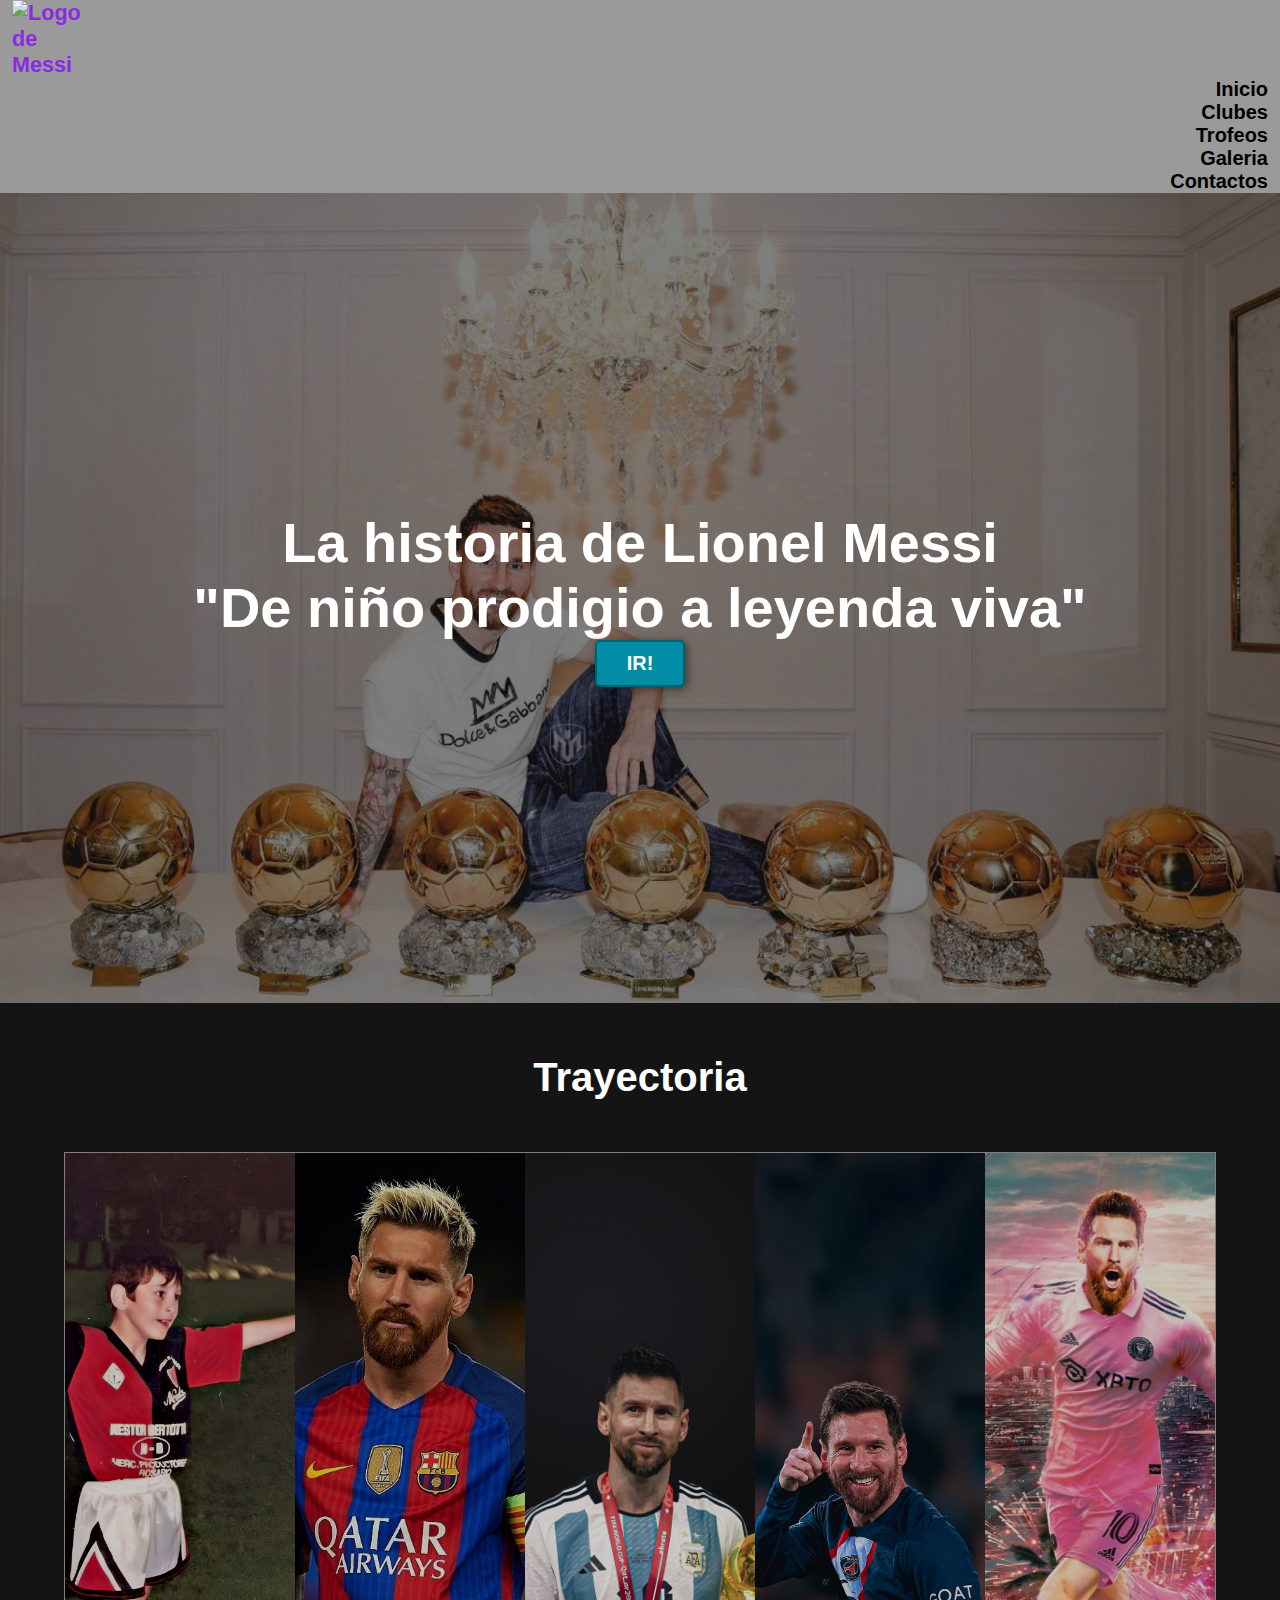
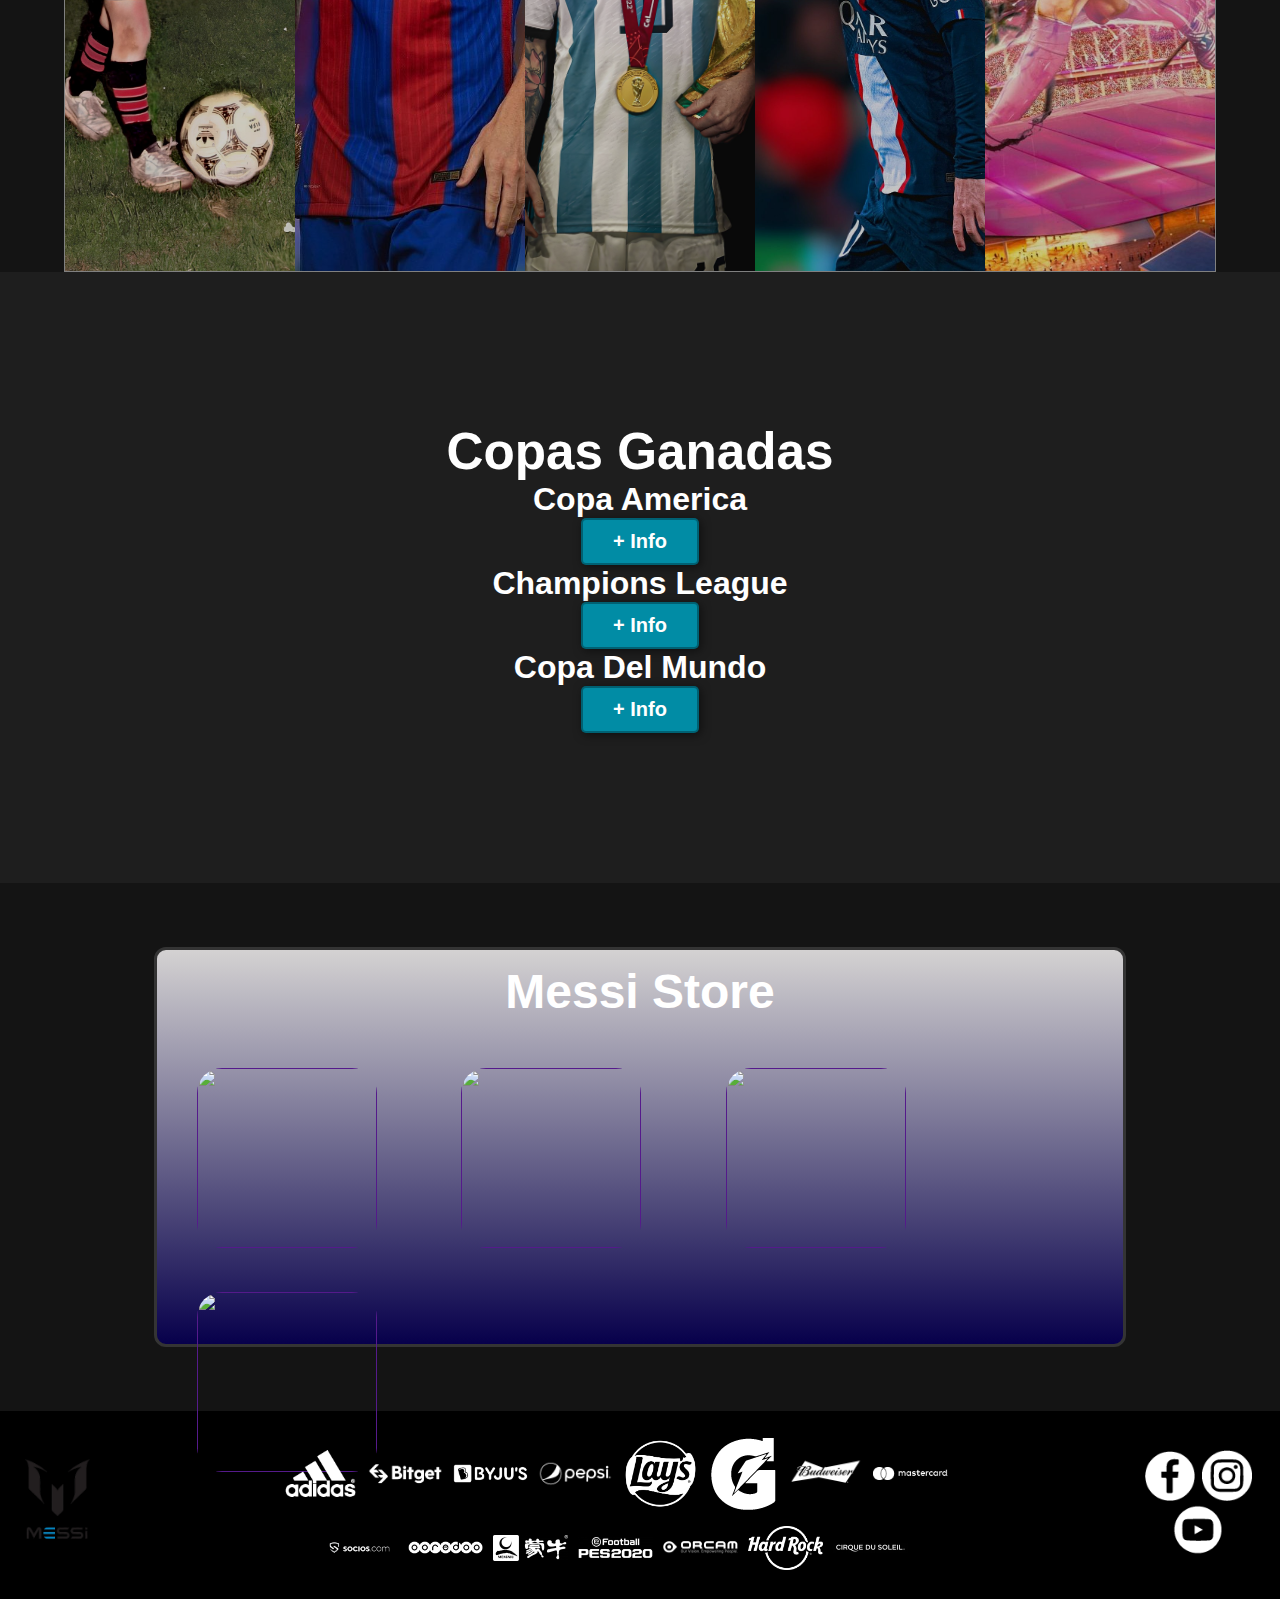
==== index.html @ 079d505f "feature/preEntregaDos modifico para prueba" ====
<!DOCTYPE html>
<html lang="es">
<head>
    <meta charset="UTF-8">
    <meta http-equiv="X-UA-Compatible" content="IE=edge">
    <meta name="viewport" content="width=device-width, initial-scale=1.0">
    <title>Messi | Inicio</title>
    <link href="https://cdn.jsdelivr.net/npm/bootstrap@5.0.2/dist/css/bootstrap.min.css" rel="stylesheet" integrity="sha384-EVSTQN3/azprG1Anm3QDgpJLIm9Nao0Yz1ztcQTwFspd3yD65VohhpuuCOmLASjC" crossorigin="anonymous">
    <script src="https://kit.fontawesome.com/c58ab7558c.js" crossorigin="anonymous"></script>
    <link rel="shortcut icon" href="./favicon.ico" type="image/x-icon">
    <link rel="stylesheet" href="./css/estilos.css">
</head>
<body>
    <header>
        <!-- PONER LOGO DE MESSI-->
        <a href=""> <img src="./assets/logo.png" alt="Logo de Messi" class="logo"></a>
        <div class="container">
        <nav>
            <ul>
                <li><a href="#" class="nav-menu">Inicio</a></li>
                <li><a href="./pages/Clubes.html"  class="nav-menu">Clubes</a></li>
                <li><a href="./pages/Trofeos.html" class="nav-menu">Trofeos</a></li>
                <li><a href="./pages/Galeria.html" class="nav-menu">Galeria</a></li>
                <li><a href="./pages/Contacto.html" class="nav-menu">Contactos</a></li>
            </ul>
        </nav>
    </div>
    </header>

 <main>
<!--BBBBBBBBBBB-->    <!--BBBBBBBBBBB-->   <!--BBBBBBBBBBB-->
<section id="hero">
    <h1> La historia de Lionel Messi  <br> "De niño prodigio a leyenda viva" </h1>
    <button> IR! </button>
</section>
</main>

          <h2 class="titulo-trayectoria"> Trayectoria</h2>
<section class="trayectoria">
        <img src="./assets/Messi-trayectoria/Messi-newells.jpg" alt="Messi-Newells">    
        <img src="./assets/Messi-trayectoria/Messi-barca.jpg" alt="Messi-Barcelona">
        <img src="./assets/Messi-trayectoria/Messi-argentina.jpg" alt="Messi-Argentina">
        <img src="./assets/Messi-trayectoria/Messi-psg.jpg" alt="Messi-Psg">
        <img src="./assets/Messi-trayectoria/Messi-miami.jpg" alt="Messi-Miami">
</section>

<section id="copas">
    <div class="container">
        <h2>Copas Ganadas</h2>
        <div class="copas2">
            <div class="carta1">
                <h3>Copa America</h3>
                <p>Lorem ipsum dolor sit amet consectetur adipisicing elit. Nesciunt vero corporis incidunt saepe qui commodi quasi neque veniam quam, aspernatur est beatae maxime animi sed reiciendis mollitia ducimus veritatis repellendus?</p>
                <button>+ Info</button>
            </div>
            <div class="carta2">
                <h3>Champions League</h3>
                <p>Lorem ipsum dolor sit amet consectetur adipisicing elit. Nesciunt vero corporis incidunt saepe qui commodi quasi neque veniam quam, aspernatur est beatae maxime animi sed reiciendis mollitia ducimus veritatis repellendus?</p>
                <button>+ Info</button>
            </div>
            <div class="carta3">
                <h3>Copa Del Mundo</h3>
                <p>Lorem ipsum dolor sit amet consectetur adipisicing elit. Nesciunt vero corporis incidunt saepe qui commodi quasi neque veniam quam, aspernatur est beatae maxime animi sed reiciendis mollitia ducimus veritatis repellendus?</p>
                <button>+ Info</button>
            </div>  
        </div>
    </div>
</section>

<section id="tienda">
<div class="container">
    <h3> Messi Store </h3>
<a href="" target="_blank"><img class="tienda-foto" src="" alt=""></a>
<a href="" target="_blank"><img class="tienda-foto" src="" alt=""></a>
<a href="" target="_blank"><img class="tienda-foto" src="" alt=""></a>
<a href="" target="_blank"><img class="tienda-foto" src="" alt=""></a>
</div>
</section>

    <footer>
        <div class="footer-contenido">
          <div class="footer-izquierda">
            <a href="http://127.0.0.1:5500/index.html">
              <img src="./assets/Logo.png" alt="Logo" class="logo">
            </a>
          </div>
          <div class="footer-centro">
            <div class="sponsors-arriba">
              <a href="https://www.adidas.es/" target="_blank">
                <img src="./assets/Footer/adidas.png" alt="Sponsor 1">
              </a>
              <a href="https://www.bitget.com/es/" target="_blank">
                <img src="./assets/Footer/Bitget.png" alt="Sponsor 2">
              </a>
              <a href="https://byjus.com/global/" target="_blank">
                <img src="./assets/Footer/BYJUS.png" alt="Sponsor 3">
              </a>
              <a href="https://www.pepsi.es/" target="_blank">
                <img src="./assets/Footer/pepsi.png" alt="Sponsor 4">
              </a>
              <a href="https://www.lays.com/" target="_blank">
                <img src="./assets/Footer/lays.png" alt="Sponsor 5">
              </a>
              <a href="https://www.gatorade.com/" target="_blank">
                <img src="./assets/Footer/gatorade.png" alt="Sponsor 6">
              </a>
              <a href="https://www.budweiser.com/en" target="_blank">
                <img src="./assets/Footer/Budweiser.png" alt="Sponsor 7">
              </a>
              <a href="https://www.priceless.com/" target="_blank">
                <img src="./assets/Footer/mastercard.png" alt="Sponsor 8">
              </a>
            </div>
            <div class="sponsors-abajo">
              <a href="https://www.socios.com/" target="_blank">
                <img src="./assets/Footer/SOCIOS.png" alt="Sponsor 9">
              </a>
              <a href="https://www.ooredoo.qa/web/en/" target="_blank">
                <img src="./assets/Footer/ooooredo.png" alt="Sponsor 10">
              </a>
              <a href="http://www.mengniuir.com/sc/index.aspx" target="_blank">
                <img src="./assets/Footer/Mn.png" alt="Sponsor 11">
              </a>
              <a href="https://www.konami.com/en/" target="_blank">
                <img src="./assets/Footer/PES2020.png" alt="Sponsor 12">
              </a>
              <a href="https://www.orcam.com/en-us/" target="_blank">
                <img src="./assets/Footer/orcam.png" alt="Sponsor 13">
              </a>
              <a href="https://www.hardrock.com/" target="_blank">
                <img src="./assets/Footer/hard-rock.png" alt="Sponsor 14">
              </a>
              <a href="https://www.messicirque.com/es/" target="_blank">
                <img src="./assets/Footer/circo-do-soleil.png" alt="Sponsor 15">
              </a>
            </div>
          </div>
          <div class="footer-derecha">
            <a href="https://www.facebook.com/leomessi/" target="_blank"><img src="./assets/Footer/redes.png" alt="Facebook"></a>
            <a href="https://www.instagram.com/leomessi/" target="_blank"><img src="./assets/Footer/redes2.png" alt="Instagram"></a>
            <a href="https://www.youtube.com/user/LeoMessi" target="_blank"><img src="./assets/Footer/redes3.png" alt="Youtube"></a>
          </div>
        </div>
         <div class="wsp">
            <a href="" target="_blank">
              <i class="fa-brands fa-whatsapp"></i>
            </a>
         </div>
      </footer>




      <script src="https://cdn.jsdelivr.net/npm/bootstrap@5.0.2/dist/js/bootstrap.bundle.min.js" integrity="sha384-MrcW6ZMFYlzcLA8Nl+NtUVF0sA7MsXsP1UyJoMp4YLEuNSfAP+JcXn/tWtIaxVXM" crossorigin="anonymous"></script>
</body>
</html>
---- css/estilos.css ----
@import url('https://fonts.googleapis.com/css2?family=Anuphan:wght@100;200;300;400;600;700&family=Poppins:wght@300;400;500;700&display=swap');
*{
   padding: 0;
   margin: 0;
   box-sizing: border-box;
}

body {
    font-family: "Roboto", sans-serif;
    margin: 0;
    background: #141414;
    color: #fff;
  }

  footer {
    background-color: #000000;
    padding: 20px;
    display: flex;
    justify-content: space-between;
  }
  
  .footer-contenido {
    display: flex;
    align-items: center;
  }
  
  .footer-izquierda, .footer-derecha, .footer-centro {
    display: flex;
    flex-wrap: wrap;
    justify-content: space-evenly;
  align-items: center;
  }
  
  .logo {
    max-width: 100px;
  }
  
  .sponsors-arriba, .sponsors-abajo {
    display: flex;
    align-items: center;
  }
  
  .sponsors-arriba img,
  .sponsors-abajo img {
    max-width: 130px;
    margin: 0 10px;
  }
  
  @media (max-width: 1400px) {
  
    .footer-izquierda, .footer-derecha, .footer-centro {
      display: flex;
      flex-wrap: wrap;
      justify-content: space-evenly;
    align-items: center;
    }

    .logo {
      max-width: 75px;
    }
  
    .sponsors-arriba img,
  .sponsors-abajo img {
    max-width: 75px;  
    margin: 5px;
    }
    
    .footer-derecha img{
      max-width: 50px;  
      }
  }
  @media (max-width: 950px) {
    .footer-izquierda, .footer-derecha, .footer-centro {
      display: flex;
      flex-wrap: wrap;
      justify-content: space-evenly;
    align-items: center;
    }
  
    .logo {
      max-width: 70px;
    }

    .sponsors-arriba img,
  .sponsors-abajo img {
    max-width: 50px;  
    margin: 2px;
    }
    
    .footer-derecha img{
      max-width: 35px;  
      }
  }

  .wsp{
    position: fixed;
    right: 30px;
    bottom: 35px;
     }
  
   .fa-whatsapp{
  color: rgb(43, 220, 43);
  font-size: 4rem;
   }

  h1 {
    font-size: 56px;
  }
  
  h2 {
    font-size: 43px;
  }
  
  h3 {
    font-size: 32px;
  }
  
  h4 {
    font-size: 24px;
  }
  
  p {
    font-size: 16px;
  }
  
  ul {
    list-style: none;
  }
  
  li {
    font-size: 20px;
  }

  button {
  font-size: 1.25em;
  font-weight: bold;
  padding: 10px 30px;
  border-radius: 5px;
  border: 2px solid rgba(0, 0, 0, 0.3);
  box-shadow: 2px 2px 10px rgba(0, 0, 0, 0.5);
  color: white;
  background-color: rgb(1, 140, 165);
}
button button:hover {
  background-color: rgb(255, 17, 17);
}

.container {
    max-width: 1400px;
    margin: auto;
  }
  
  .color-acento {
    color: blueviolet;
  }
  
  header {
    background-color: rgba(255, 254, 254, 0.575);
    /*position: sticky;*/
    top: 0px;
    z-index: 10;
  }

  header .logo {
    margin: 0;
    font-weight: bold;
    color: blueviolet;
    font-size: 1.35em;
  }
  header img {
    height: 80px;
    width: 80px;
    /*margin-right: 12px;
    border-radius: 15px;*/
  }
  header .container { 
    display: inline;
  }
  header nav{
    display: inline;
    text-align: right;
    padding-bottom: 20px;
  }

  header a {
    padding: 5px 12px;
    text-decoration: none;
    font-weight: bold;
    color: black;
  }
  header a:hover {
    color: blueviolet;
  }
  
  #hero {
    display: flex;
    align-items: center;
    justify-content: center;
    text-align: center;
    flex-direction: column;
    height: 90vh;
    background-image: linear-gradient(0deg, rgba(0, 0, 0, 0.5), rgba(0, 0, 0, 0.5)), url(../assets/Fotos-inicio/Fondo1.jpg);
    background-repeat: no-repeat;
    background-size: cover;
    background-position: center center;
  }
  #hero h1 {
    color: white;
  }
  
  .trayectoria{
    width: 90%;
    margin: 0 auto;
    height: 80vh;
    background-color: #000;
    display: flex;
    justify-content: center;
    align-items: center;
    border: 0.5px solid gray;
    }

  .titulo-trayectoria{
    display: block;
    font-size: 2.5em;
    margin-block-start: 0.67em;
    margin-block-end: 0.67em;
    margin-inline-start: 0px;
    margin-inline-end: 0px;
    text-align: center;
    padding: 25px;
  }

.trayectoria img{
    width: 0px;
    height: 100%;
    flex-grow: 1;
    object-fit: cover;
    opacity: 0.8;
    transition: .5s ease;
  }

  .trayectoria img:hover{
    width: 20%;
    opacity: 1;
    filter: contrast(120%);
  }

  @media screen and (max-width: 768px){
    .trayectoria{
      flex-wrap: wrap;
    }
    .trayectoria img{
      height: 80%;
    }
    .trayectoria img:hover{
      width: 70%;
    }
  }

  #copas {
    background-color: rgb(30, 30, 30);
    color: white;
    text-align: center;
  }
  #copas .container {
    padding: 150px 12px;
  }
  #copas h2 {
    margin-top: 0;
    font-size: 3.2em;
  }
  #copas p {
    display: none;
  }
  #copas .carta {
display: inline;
    background-position: center center;
    background-size: cover;
    padding: 50px;
    margin: 12px;
    border-radius: 15px;
  }
  #copas .carta .carta:first-child {
    background-image: linear-gradient(0deg, rgba(0, 0, 0, 0.5), rgba(0, 0, 0, 0.5)), url(../IMAGENES/Beatles.jpg);
  }
  #copas .carta .carta:nth-child(2) {
    background-image: linear-gradient(0deg, rgba(0, 0, 0, 0.5), rgba(0, 0, 0, 0.5)), url(../IMAGENES/Beatles.jpg);
  }
  #copas .carta .carta:nth-child(3) {
    background-image: linear-gradient(0deg, rgba(0, 0, 0, 0.5), rgba(0, 0, 0, 0.5)), url(../IMAGENES/Beatles.jpg);
  }
  
  #tienda {
    margin: 5%;
    margin-left: 12%;
    margin-right: 12%;
  }
  #tienda .container {
    height: 25em;
    border-radius: 12px;
    border: #343434 solid;
    background-image: linear-gradient(0deg, rgb(7, 0, 75), rgb(212, 210, 210));
  }
  #tienda h3 {
    font-size: 3em;
    text-align: center;
    color: rgb(255, 255, 255);
    margin-top: 5px;
    margin-block: 14px;
  }
  #tienda img {
    align-items: center;
    width: 20vh;
    height: 20vh;
    margin: 1%;
    margin-top: 35px;
    margin-inline: 2.5em;
    border-radius: 25px;
  }


  /* Pagina Galeria */
  /* Pagina Galeria */
  .titulo-galeria{
    text-align: center;
    justify-content: center;
    margin: 30px 46%;
  }

.galeria{
  display: flex;
  flex-wrap: wrap;
  justify-content: center;
align-items: center;
margin-left: 20vh;
}

.galeria h2{
  text-align: center;
  justify-content: center;
  margin: 10px;
  margin-bottom: 20px;
}
  
.foto-video1 a{
  background-color: white;
  width: 400px;
  height: 500px;
  text-align: center;
  border: 1px solid rgb(20, 20, 20);
  border-radius: 5px;
  display: flex;
  justify-content: center;
  align-items: center;
  margin: 0px 20px;
  margin-bottom: 60px;
}

.foto-video1 img{
  border-radius: 5px;
  width: 90%;
  height: 90%;
  object-fit: cover;
}

.foto-video2 a{
  background-color: white;
  width: 400px;
  height: 500px;
  text-align: center;
  border: 1px solid rgb(20, 20, 20);
  border-radius: 5px;
  display: flex;
  justify-content: center;
  align-items: center;
  margin: 0px 200px;
  margin-bottom: 60px;
}

.foto-video2 img{
  border-radius: 5px;
  width: 90%;
  height: 90%;
  object-fit: cover;
}

 /* SubPagina Fotos */
 /* SubPagina Fotos */
 /* SubPagina Fotos */
 .titulo-fotos{
  text-align: center;
  margin-top: 25px;
  margin-bottom: 30px;
  font-size: 5rem;
}

.galeria3{
  display: flex;
  flex-wrap: wrap;
  justify-content: space-evenly;
align-items: center;
}

.foto{
background-color: white;
width: 400px;
height: 500px;
border: 1px solid rgb(20, 20, 20);
border-radius: 5px;
display: flex;
justify-content: center;
align-items: center;
margin-top: 20px;
margin-bottom: 20px;
}

.foto img{
border-radius: 5px;
width: 90%;
height: 90%;
object-fit: cover;
}


 /* SubPagina Videos */
 /* SubPagina Videos */
 /* SubPagina Videos */
.titulo-videos{
  text-align: center;
  margin-top: 25px;
  margin-bottom: 30px;
  font-size: 5rem;
}

.galeria2{
  display: flex;
  flex-wrap: wrap;
  justify-content: space-evenly;
align-items: center;
margin-top: 20px;
}

.videos{
background-color: rgba(0, 0, 0, 0.788);
width: 550px;
height: 325px;
border: 1px solid rgb(20, 20, 20);
border-radius: 5px;
display: flex;
justify-content: center;
align-items: center;
margin-top: 20px;
margin-bottom: 20px;
}

.videos iframe{
border-radius: 5px;
width: 90%;
height: 90%;
object-fit: cover;
}

  /* Pagina Clubes */
  /* Pagina Clubes */
 .clubes h1{
  display: flex;
    align-items: center;
    justify-content: center;
    text-align: center;
 }
 .argentina img{
    width: 7%;
 }
 .newells img{
    width: 4%;
 }
 .barcelona img{
    width: 8%;
 }
 .psg img{
    width: 8%;
 }
 .inter-miami img{
    width: 5%;
 }
.argentina{
  display: inline-flex;
  align-items: center;
  flex-direction: column;
  text-align: center;
}
.newells{
  display: inline-flex;
  align-items: center;
  flex-direction: column;
  text-align: center;
  margin-left: 5%;
}
.barcelona{
  display: inline-flex;
  align-items: center;
  flex-direction: column;
  text-align: center;
  margin-left: 5%;
}
.psg{
  display: inline-flex;
  align-items: center;
  flex-direction: column;
  text-align: center;
}
.inter-miami{
  display: inline-flex;
  align-items: center;
  flex-direction: column;
  text-align: center;
  margin-left: 5%;
}

/* Pagina Trofeos */
.copa-del-mundo{
  display: flex;
  align-items: center;
}
.champions{
  display: flex;
  align-items: center;
}
.liga-española{
  display: flex;
  align-items: center;
}
.balon-de-oro{
  display: flex;
  align-items: center;
}
.trofeos h1{
  display: flex;
    align-items: center;
    justify-content: center;
    text-align: center;
 }
 .copa-del-mundo img{
width: 7%;
 }
 .champions img{
  width: 8%;
 }
 .liga-española img{
  width: 7%;
  
 }
 .balon-de-oro img{
  width: 9%;
 }
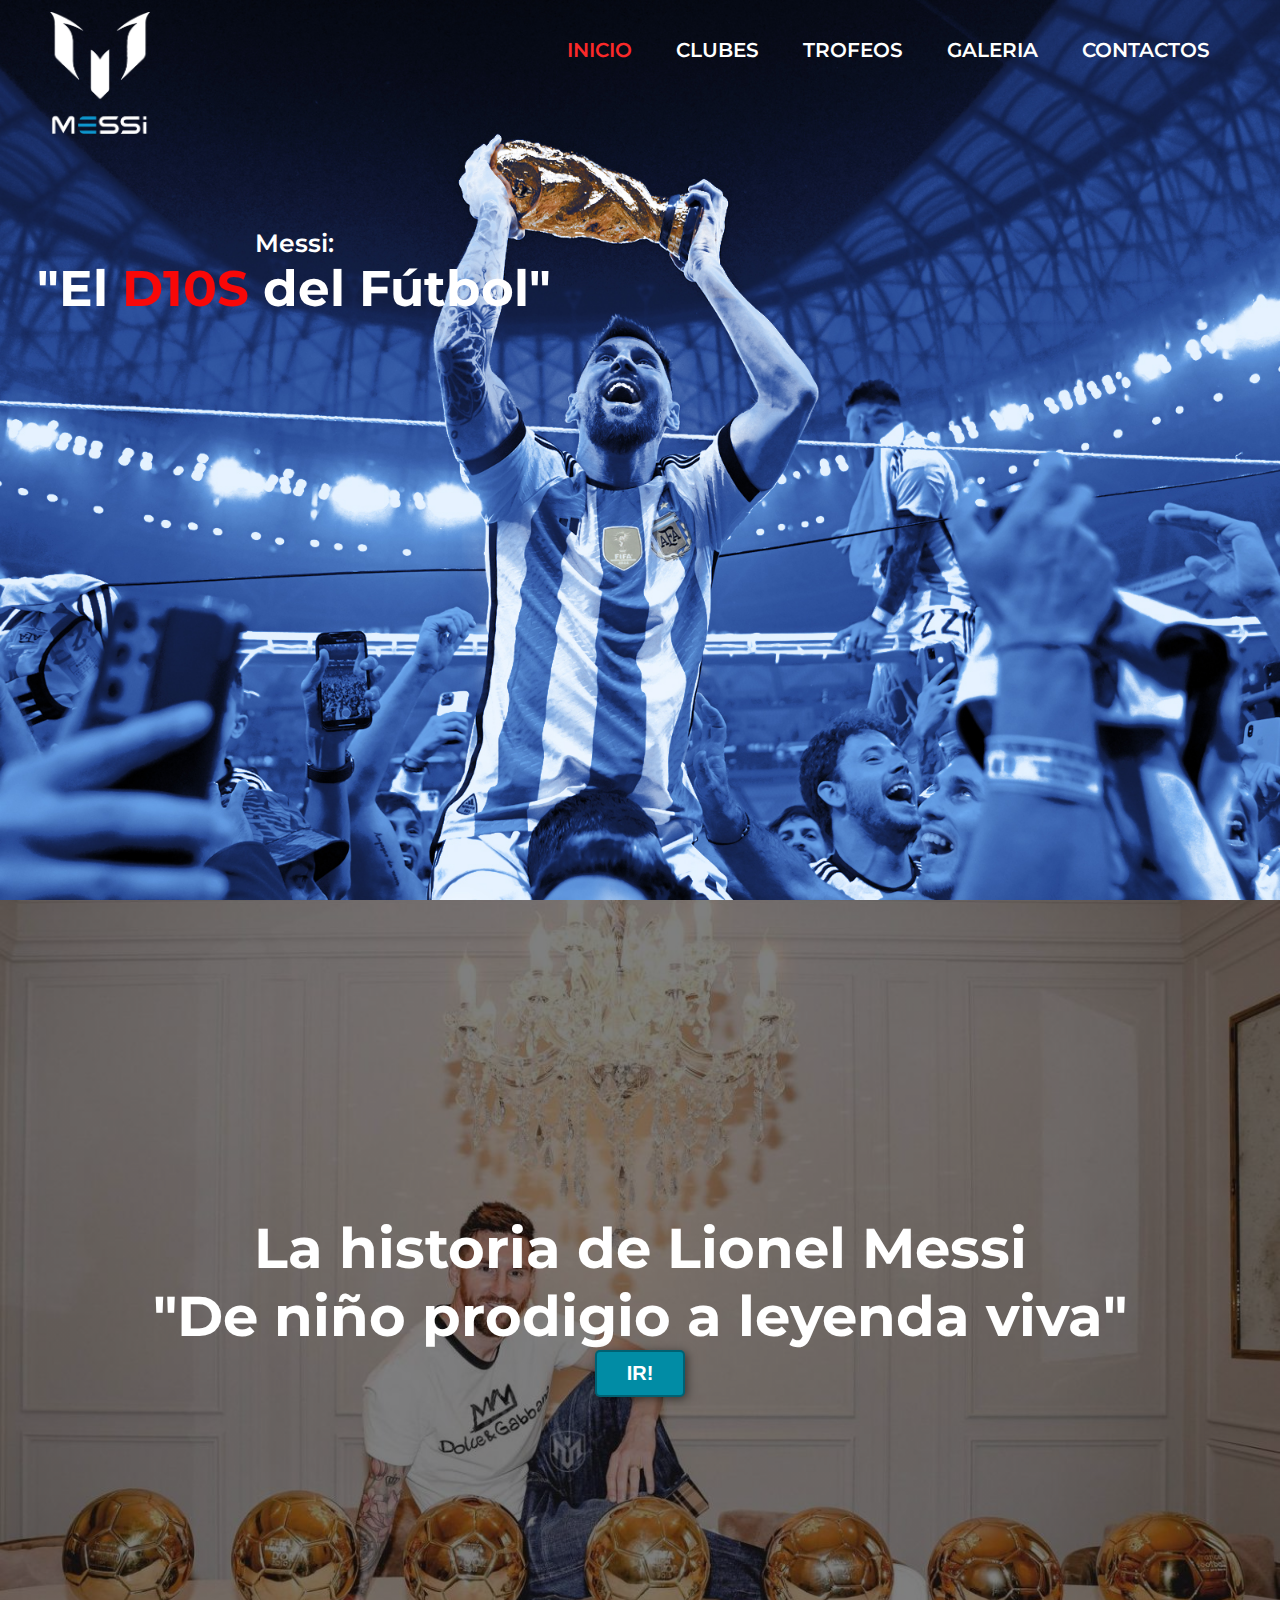
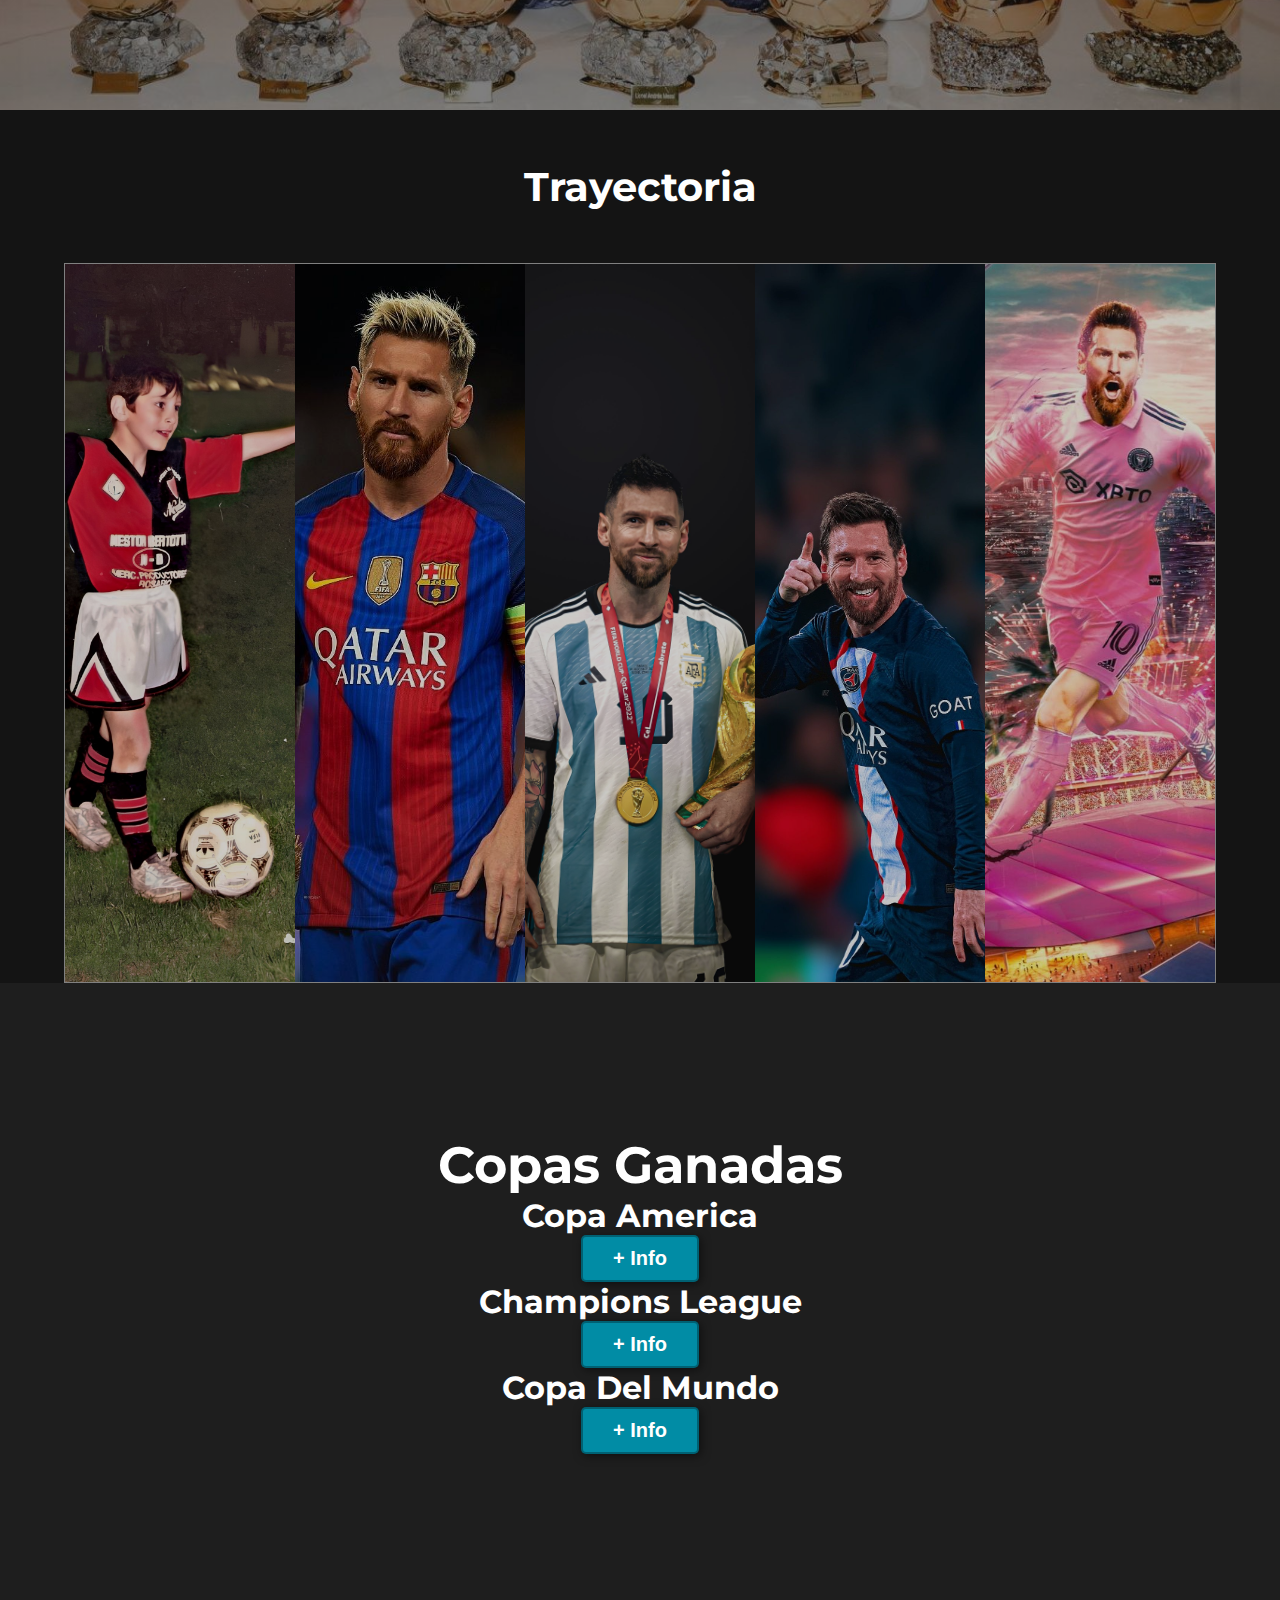
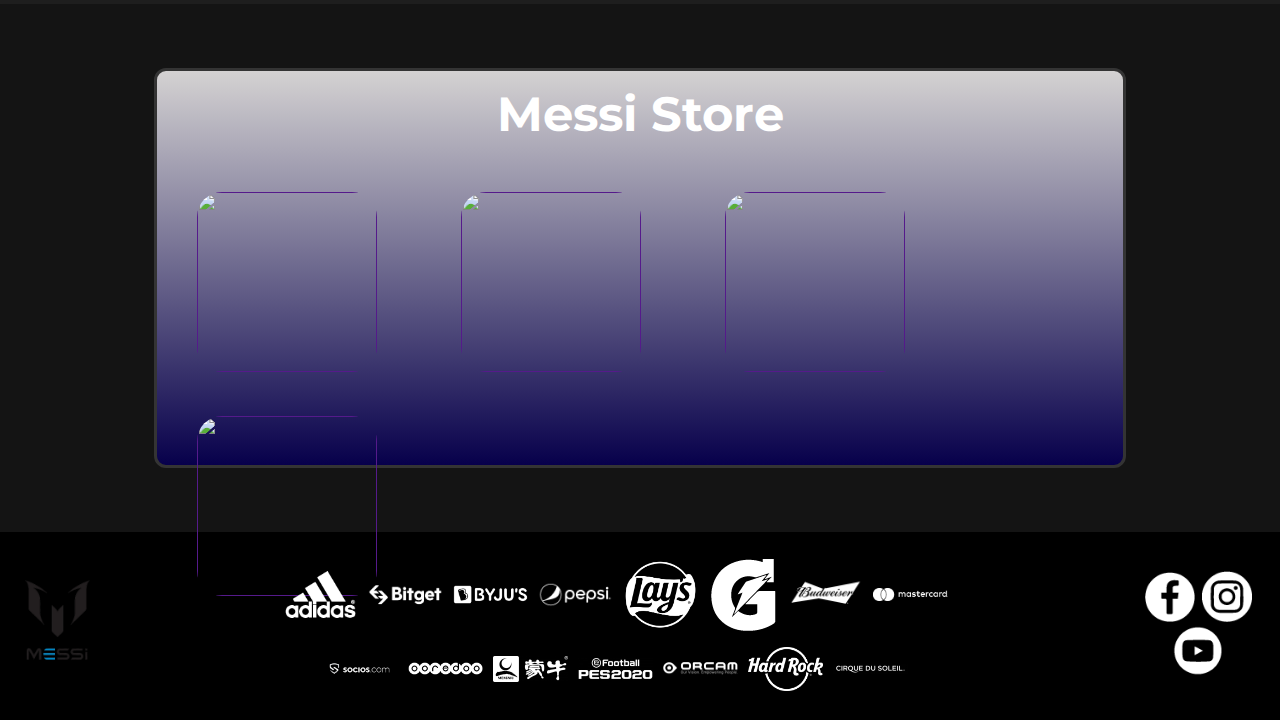
==== commit ded66fe8: "primera version" ====
--- a/index.html
+++ b/index.html
@@ -6,15 +6,14 @@
     <meta name="viewport" content="width=device-width, initial-scale=1.0">
     <title>Messi | Inicio</title>
     <link href="https://cdn.jsdelivr.net/npm/bootstrap@5.0.2/dist/css/bootstrap.min.css" rel="stylesheet" integrity="sha384-EVSTQN3/azprG1Anm3QDgpJLIm9Nao0Yz1ztcQTwFspd3yD65VohhpuuCOmLASjC" crossorigin="anonymous">
-    <script src="https://kit.fontawesome.com/c58ab7558c.js" crossorigin="anonymous"></script>
-    <link rel="shortcut icon" href="./favicon.ico" type="image/x-icon">
+    <script src="https://kit.fontawesome.com/112b5ee4f7.js" crossorigin="anonymous"></script>    <link rel="shortcut icon" href="./favicon.ico" type="image/x-icon">
     <link rel="stylesheet" href="./css/estilos.css">
 </head>
 <body>
-    <header>
-        <!-- PONER LOGO DE MESSI-->
+
+    <!--
+  <header>
         <a href=""> <img src="./assets/logo.png" alt="Logo de Messi" class="logo"></a>
-        <div class="container">
         <nav>
             <ul>
                 <li><a href="#" class="nav-menu">Inicio</a></li>
@@ -24,133 +23,162 @@
                 <li><a href="./pages/Contacto.html" class="nav-menu">Contactos</a></li>
             </ul>
         </nav>
-    </div>
     </header>
 
- <main>
-<!--BBBBBBBBBBB-->    <!--BBBBBBBBBBB-->   <!--BBBBBBBBBBB-->
-<section id="hero">
+    <section class="foto-inicio">
+      <img src="./assets/campeon.jpg" alt="foto-inicio">
+    </section>
+  -->
+
+<header class="header-index">
+  <nav>
+    <div>
+      <img src="./assets/logo.png" alt="Logo de Messi" class="logo-header">
+    </div>
+      <input type="checkbox" id="check">
+      <label for="check" class="barras">
+        <i class="fa-solid fa-bars"></i>    
+      </label>
+      <ul class="nav-menu">
+        <li><a class="active" href="#">Inicio</a></li>
+        <li><a href="./pages/Clubes.html">Clubes</a></li>
+        <li><a href="./pages/Trofeos.html">Trofeos</a></li>
+        <li><a href="./pages/Galeria.html">Galeria</a></li>
+        <li><a href="./pages/Contacto.html">Contactos</a></li>
+      </ul>
+  </nav>
+  <div class="banner-text">
+    <h2>Messi:</h2>
+    <h1> "El <span>D10S</span> del Fútbol"</h1>
+  </div>
+</header>
+
+
+<main>
+  <section id="hero">
     <h1> La historia de Lionel Messi  <br> "De niño prodigio a leyenda viva" </h1>
     <button> IR! </button>
-</section>
+  </section>
 </main>
 
-          <h2 class="titulo-trayectoria"> Trayectoria</h2>
+
+<h2 class="titulo-trayectoria"> Trayectoria</h2>
 <section class="trayectoria">
-        <img src="./assets/Messi-trayectoria/Messi-newells.jpg" alt="Messi-Newells">    
-        <img src="./assets/Messi-trayectoria/Messi-barca.jpg" alt="Messi-Barcelona">
-        <img src="./assets/Messi-trayectoria/Messi-argentina.jpg" alt="Messi-Argentina">
-        <img src="./assets/Messi-trayectoria/Messi-psg.jpg" alt="Messi-Psg">
-        <img src="./assets/Messi-trayectoria/Messi-miami.jpg" alt="Messi-Miami">
+
+  <img src="./assets/Messi-trayectoria/Messi-newells.jpg" alt="Messi-Newells">    
+  <img src="./assets/Messi-trayectoria/Messi-barca.jpg" alt="Messi-Barcelona">
+  <img src="./assets/Messi-trayectoria/Messi-argentina.jpg" alt="Messi-Argentina">
+  <img src="./assets/Messi-trayectoria/Messi-psg.jpg" alt="Messi-Psg">
+  <img src="./assets/Messi-trayectoria/Messi-miami.jpg" alt="Messi-Miami">
 </section>
 
 <section id="copas">
-    <div class="container">
-        <h2>Copas Ganadas</h2>
-        <div class="copas2">
-            <div class="carta1">
-                <h3>Copa America</h3>
-                <p>Lorem ipsum dolor sit amet consectetur adipisicing elit. Nesciunt vero corporis incidunt saepe qui commodi quasi neque veniam quam, aspernatur est beatae maxime animi sed reiciendis mollitia ducimus veritatis repellendus?</p>
-                <button>+ Info</button>
-            </div>
-            <div class="carta2">
-                <h3>Champions League</h3>
-                <p>Lorem ipsum dolor sit amet consectetur adipisicing elit. Nesciunt vero corporis incidunt saepe qui commodi quasi neque veniam quam, aspernatur est beatae maxime animi sed reiciendis mollitia ducimus veritatis repellendus?</p>
-                <button>+ Info</button>
-            </div>
-            <div class="carta3">
-                <h3>Copa Del Mundo</h3>
-                <p>Lorem ipsum dolor sit amet consectetur adipisicing elit. Nesciunt vero corporis incidunt saepe qui commodi quasi neque veniam quam, aspernatur est beatae maxime animi sed reiciendis mollitia ducimus veritatis repellendus?</p>
-                <button>+ Info</button>
-            </div>  
-        </div>
+  <div class="container">
+    <h2>Copas Ganadas</h2>
+    <div class="copas2">
+      <div class="carta1">
+        <h3>Copa America</h3>
+        <p>Lorem ipsum dolor sit amet consectetur adipisicing elit. Nesciunt vero corporis incidunt saepe qui commodi quasi neque veniam quam, aspernatur est beatae maxime animi sed reiciendis mollitia ducimus veritatis repellendus?</p>
+        <button>+ Info</button>
+      </div>
+      <div class="carta2">
+        <h3>Champions League</h3>
+        <p>Lorem ipsum dolor sit amet consectetur adipisicing elit. Nesciunt vero corporis incidunt saepe qui commodi quasi neque veniam quam, aspernatur est beatae maxime animi sed reiciendis mollitia ducimus veritatis repellendus?</p>
+        <button>+ Info</button>
+      </div>
+      <div class="carta3">
+        <h3>Copa Del Mundo</h3>
+        <p>Lorem ipsum dolor sit amet consectetur adipisicing elit. Nesciunt vero corporis incidunt saepe qui commodi quasi neque veniam quam, aspernatur est beatae maxime animi sed reiciendis mollitia ducimus veritatis repellendus?</p>
+        <button>+ Info</button>
+      </div>  
     </div>
+  </div>
 </section>
 
 <section id="tienda">
-<div class="container">
+  <div class="container">
     <h3> Messi Store </h3>
-<a href="" target="_blank"><img class="tienda-foto" src="" alt=""></a>
-<a href="" target="_blank"><img class="tienda-foto" src="" alt=""></a>
-<a href="" target="_blank"><img class="tienda-foto" src="" alt=""></a>
-<a href="" target="_blank"><img class="tienda-foto" src="" alt=""></a>
-</div>
+    <a href="" target="_blank"><img class="tienda-foto" src="" alt=""></a>
+    <a href="" target="_blank"><img class="tienda-foto" src="" alt=""></a>
+    <a href="" target="_blank"><img class="tienda-foto" src="" alt=""></a>
+    <a href="" target="_blank"><img class="tienda-foto" src="" alt=""></a>
+  </div>
 </section>
 
-    <footer>
-        <div class="footer-contenido">
-          <div class="footer-izquierda">
-            <a href="http://127.0.0.1:5500/index.html">
-              <img src="./assets/Logo.png" alt="Logo" class="logo">
-            </a>
-          </div>
-          <div class="footer-centro">
-            <div class="sponsors-arriba">
-              <a href="https://www.adidas.es/" target="_blank">
-                <img src="./assets/Footer/adidas.png" alt="Sponsor 1">
-              </a>
-              <a href="https://www.bitget.com/es/" target="_blank">
-                <img src="./assets/Footer/Bitget.png" alt="Sponsor 2">
-              </a>
-              <a href="https://byjus.com/global/" target="_blank">
-                <img src="./assets/Footer/BYJUS.png" alt="Sponsor 3">
-              </a>
-              <a href="https://www.pepsi.es/" target="_blank">
-                <img src="./assets/Footer/pepsi.png" alt="Sponsor 4">
-              </a>
-              <a href="https://www.lays.com/" target="_blank">
-                <img src="./assets/Footer/lays.png" alt="Sponsor 5">
-              </a>
-              <a href="https://www.gatorade.com/" target="_blank">
-                <img src="./assets/Footer/gatorade.png" alt="Sponsor 6">
-              </a>
-              <a href="https://www.budweiser.com/en" target="_blank">
-                <img src="./assets/Footer/Budweiser.png" alt="Sponsor 7">
-              </a>
-              <a href="https://www.priceless.com/" target="_blank">
-                <img src="./assets/Footer/mastercard.png" alt="Sponsor 8">
-              </a>
-            </div>
-            <div class="sponsors-abajo">
-              <a href="https://www.socios.com/" target="_blank">
-                <img src="./assets/Footer/SOCIOS.png" alt="Sponsor 9">
-              </a>
-              <a href="https://www.ooredoo.qa/web/en/" target="_blank">
-                <img src="./assets/Footer/ooooredo.png" alt="Sponsor 10">
-              </a>
-              <a href="http://www.mengniuir.com/sc/index.aspx" target="_blank">
-                <img src="./assets/Footer/Mn.png" alt="Sponsor 11">
-              </a>
-              <a href="https://www.konami.com/en/" target="_blank">
-                <img src="./assets/Footer/PES2020.png" alt="Sponsor 12">
-              </a>
-              <a href="https://www.orcam.com/en-us/" target="_blank">
-                <img src="./assets/Footer/orcam.png" alt="Sponsor 13">
-              </a>
-              <a href="https://www.hardrock.com/" target="_blank">
-                <img src="./assets/Footer/hard-rock.png" alt="Sponsor 14">
-              </a>
-              <a href="https://www.messicirque.com/es/" target="_blank">
-                <img src="./assets/Footer/circo-do-soleil.png" alt="Sponsor 15">
-              </a>
-            </div>
-          </div>
-          <div class="footer-derecha">
-            <a href="https://www.facebook.com/leomessi/" target="_blank"><img src="./assets/Footer/redes.png" alt="Facebook"></a>
-            <a href="https://www.instagram.com/leomessi/" target="_blank"><img src="./assets/Footer/redes2.png" alt="Instagram"></a>
-            <a href="https://www.youtube.com/user/LeoMessi" target="_blank"><img src="./assets/Footer/redes3.png" alt="Youtube"></a>
-          </div>
-        </div>
-         <div class="wsp">
-            <a href="" target="_blank">
-              <i class="fa-brands fa-whatsapp"></i>
-            </a>
-         </div>
-      </footer>
+<footer>
+  <div class="footer-contenido">
+    <div class="footer-izquierda">
+      <a href="http://127.0.0.1:5500/index.html">
+        <img src="./assets/Logo.png" alt="Logo" class="logo">
+      </a>
+    </div>
+    <div class="footer-centro">
+      <div class="sponsors-arriba">
+        <a href="https://www.adidas.es/" target="_blank">
+          <img src="./assets/Footer/adidas.png" alt="Sponsor 1">
+        </a>
+        <a href="https://www.bitget.com/es/" target="_blank">
+          <img src="./assets/Footer/Bitget.png" alt="Sponsor 2">
+        </a>
+        <a href="https://byjus.com/global/" target="_blank">
+          <img src="./assets/Footer/BYJUS.png" alt="Sponsor 3">
+        </a>
+        <a href="https://www.pepsi.es/" target="_blank">
+          <img src="./assets/Footer/pepsi.png" alt="Sponsor 4">
+        </a>
+        <a href="https://www.lays.com/" target="_blank">
+          <img src="./assets/Footer/lays.png" alt="Sponsor 5">
+        </a>
+        <a href="https://www.gatorade.com/" target="_blank">
+          <img src="./assets/Footer/gatorade.png" alt="Sponsor 6">
+        </a>
+        <a href="https://www.budweiser.com/en" target="_blank">
+          <img src="./assets/Footer/Budweiser.png" alt="Sponsor 7">
+        </a>
+        <a href="https://www.priceless.com/" target="_blank">
+          <img src="./assets/Footer/mastercard.png" alt="Sponsor 8">
+        </a>
+      </div>
+      <div class="sponsors-abajo">
+        <a href="https://www.socios.com/" target="_blank">
+          <img src="./assets/Footer/SOCIOS.png" alt="Sponsor 9">
+        </a>
+        <a href="https://www.ooredoo.qa/web/en/" target="_blank">
+          <img src="./assets/Footer/ooooredo.png" alt="Sponsor 10">
+        </a>
+        <a href="http://www.mengniuir.com/sc/index.aspx" target="_blank">
+          <img src="./assets/Footer/Mn.png" alt="Sponsor 11">
+        </a>
+        <a href="https://www.konami.com/en/" target="_blank">
+          <img src="./assets/Footer/PES2020.png" alt="Sponsor 12">
+        </a>
+        <a href="https://www.orcam.com/en-us/" target="_blank">
+          <img src="./assets/Footer/orcam.png" alt="Sponsor 13">
+        </a>
+        <a href="https://www.hardrock.com/" target="_blank">
+          <img src="./assets/Footer/hard-rock.png" alt="Sponsor 14">
+        </a>
+        <a href="https://www.messicirque.com/es/" target="_blank">
+          <img src="./assets/Footer/circo-do-soleil.png" alt="Sponsor 15">
+        </a>
+      </div>
+    </div>
+    <div class="footer-derecha">
+      <a href="https://www.facebook.com/leomessi/" target="_blank"><img src="./assets/Footer/redes.png" alt="Facebook"></a>
+      <a href="https://www.instagram.com/leomessi/" target="_blank"><img src="./assets/Footer/redes2.png" alt="Instagram"></a>
+      <a href="https://www.youtube.com/user/LeoMessi" target="_blank"><img src="./assets/Footer/redes3.png" alt="Youtube"></a>
+    </div>
+  </div>
+  <div class="wsp">
+    <a href="" target="_blank">
+      <i class="fa-brands fa-whatsapp"></i>
+    </a>
+  </div>
+</footer>
 
 
 
 
-      <script src="https://cdn.jsdelivr.net/npm/bootstrap@5.0.2/dist/js/bootstrap.bundle.min.js" integrity="sha384-MrcW6ZMFYlzcLA8Nl+NtUVF0sA7MsXsP1UyJoMp4YLEuNSfAP+JcXn/tWtIaxVXM" crossorigin="anonymous"></script>
+<script src="https://cdn.jsdelivr.net/npm/bootstrap@5.0.2/dist/js/bootstrap.bundle.min.js" integrity="sha384-MrcW6ZMFYlzcLA8Nl+NtUVF0sA7MsXsP1UyJoMp4YLEuNSfAP+JcXn/tWtIaxVXM" crossorigin="anonymous"></script>
 </body>
 </html>--- a/css/estilos.css
+++ b/css/estilos.css
@@ -1,16 +1,171 @@
-@import url('https://fonts.googleapis.com/css2?family=Anuphan:wght@100;200;300;400;600;700&family=Poppins:wght@300;400;500;700&display=swap');
+@import url('https://fonts.googleapis.com/css2?family=Montserrat:wght@400;600;900&display=swap');
 *{
    padding: 0;
    margin: 0;
+   text-decoration: none;
+   list-style: none;
    box-sizing: border-box;
 }
 
 body {
-    font-family: "Roboto", sans-serif;
+    font-family: "Montserrat", sans-serif;
     margin: 0;
     background: #141414;
     color: #fff;
   }
+
+  h1 {
+    font-size: 56px;
+  }
+  
+  h2 {
+    font-size: 43px;
+  }
+  
+  h3 {
+    font-size: 32px;
+  }
+  
+  h4 {
+    font-size: 24px;
+  }
+  
+  p {
+    font-size: 16px;
+  }
+  
+  ul {
+    list-style: none;
+  }
+  
+  li {
+    font-size: 20px;
+  }
+  
+ .header-index{
+  width: 100%;
+  height: 100vh;
+  background-image: url(../assets/Fotos-inicio/Fondo.jpg);
+  background-repeat: no-repeat;
+  background-position: center;
+  background-size: cover;
+ }
+ nav{
+  height: 100px;
+  width: 100%;
+  display: flex;
+  justify-content: space-between;
+  align-items: center;
+ }
+.logo-header{
+  width: 70px;
+  margin-left: 30px;
+  margin-top: 20px;
+}
+.barras{
+  font-size: 35px;
+  color: #fff;
+  margin-right: 20px;
+  cursor: pointer;
+}
+ 
+.nav-menu{
+  position: fixed;
+  width: 100%;
+  top: 100px;
+  background: rgba(0, 0, 0, .95);
+  text-align: center;
+  transition: all .5s;
+}
+ 
+.nav-menu li{
+  display: none;
+  line-height: 30px;
+  margin: 50px 0;
+  transition: all .5s;
+}
+
+.nav-menu li a{
+  color: #fff;
+  font-size: 20px;
+  text-transform: uppercase;
+  font-weight: 600;
+}
+.nav-menu li a.active, .nav-menu li a:hover{
+  color: rgb(250, 41, 41);
+  transition: 2s;
+}
+
+#check{
+  display: none;
+}
+#check:checked ~ .nav-menu{
+  height: 100vh;
+}
+#check:checked ~ .nav-menu li{
+  display: block;
+}
+
+.banner-text{
+  padding: 0 30px;
+  margin-top: -1%;
+  text-align: center;
+  margin-left: 35%;
+  color: #fff;
+}
+.banner-text h1{
+  font-size: 40px;
+}
+.banner-text span{
+  color: rgb(248, 8, 8);
+}
+.banner-text h2{
+  font-size: 20px;
+  font-weight: 600;
+}
+@media screen and (min-width: 768px){
+  .logo-header{
+    margin-left: 50px;
+    margin-top: 50px;
+    width: 100px;
+  }
+  nav{
+    height: 100px;
+  }
+  .barras{
+    display: none;
+  }
+  .nav-menu{
+    position: relative;
+    height: 100px;
+    top: 0;
+    background: none;
+    transition: none;
+    text-align: right;
+    margin-right: 50px;
+  }
+  .nav-menu li{
+    display: inline-block;
+    line-height: 100px;
+    margin: 0 20px;
+    transition: none;
+  }
+  .nav-menu li a{
+    font-size: 20px;
+  }
+  .banner-text{
+    margin-top: 10% ;
+    text-align: center;
+    margin-left: -54%;
+  }
+  .banner-text h1{
+    font-size: 50px;
+  }
+  .banner-text h2{
+    font-size: 25px;
+  }
+}
+
 
   footer {
     background-color: #000000;
@@ -103,33 +258,6 @@
   font-size: 4rem;
    }
 
-  h1 {
-    font-size: 56px;
-  }
-  
-  h2 {
-    font-size: 43px;
-  }
-  
-  h3 {
-    font-size: 32px;
-  }
-  
-  h4 {
-    font-size: 24px;
-  }
-  
-  p {
-    font-size: 16px;
-  }
-  
-  ul {
-    list-style: none;
-  }
-  
-  li {
-    font-size: 20px;
-  }
 
   button {
   font-size: 1.25em;
@@ -154,43 +282,6 @@
     color: blueviolet;
   }
   
-  header {
-    background-color: rgba(255, 254, 254, 0.575);
-    /*position: sticky;*/
-    top: 0px;
-    z-index: 10;
-  }
-
-  header .logo {
-    margin: 0;
-    font-weight: bold;
-    color: blueviolet;
-    font-size: 1.35em;
-  }
-  header img {
-    height: 80px;
-    width: 80px;
-    /*margin-right: 12px;
-    border-radius: 15px;*/
-  }
-  header .container { 
-    display: inline;
-  }
-  header nav{
-    display: inline;
-    text-align: right;
-    padding-bottom: 20px;
-  }
-
-  header a {
-    padding: 5px 12px;
-    text-decoration: none;
-    font-weight: bold;
-    color: black;
-  }
-  header a:hover {
-    color: blueviolet;
-  }
   
   #hero {
     display: flex;
